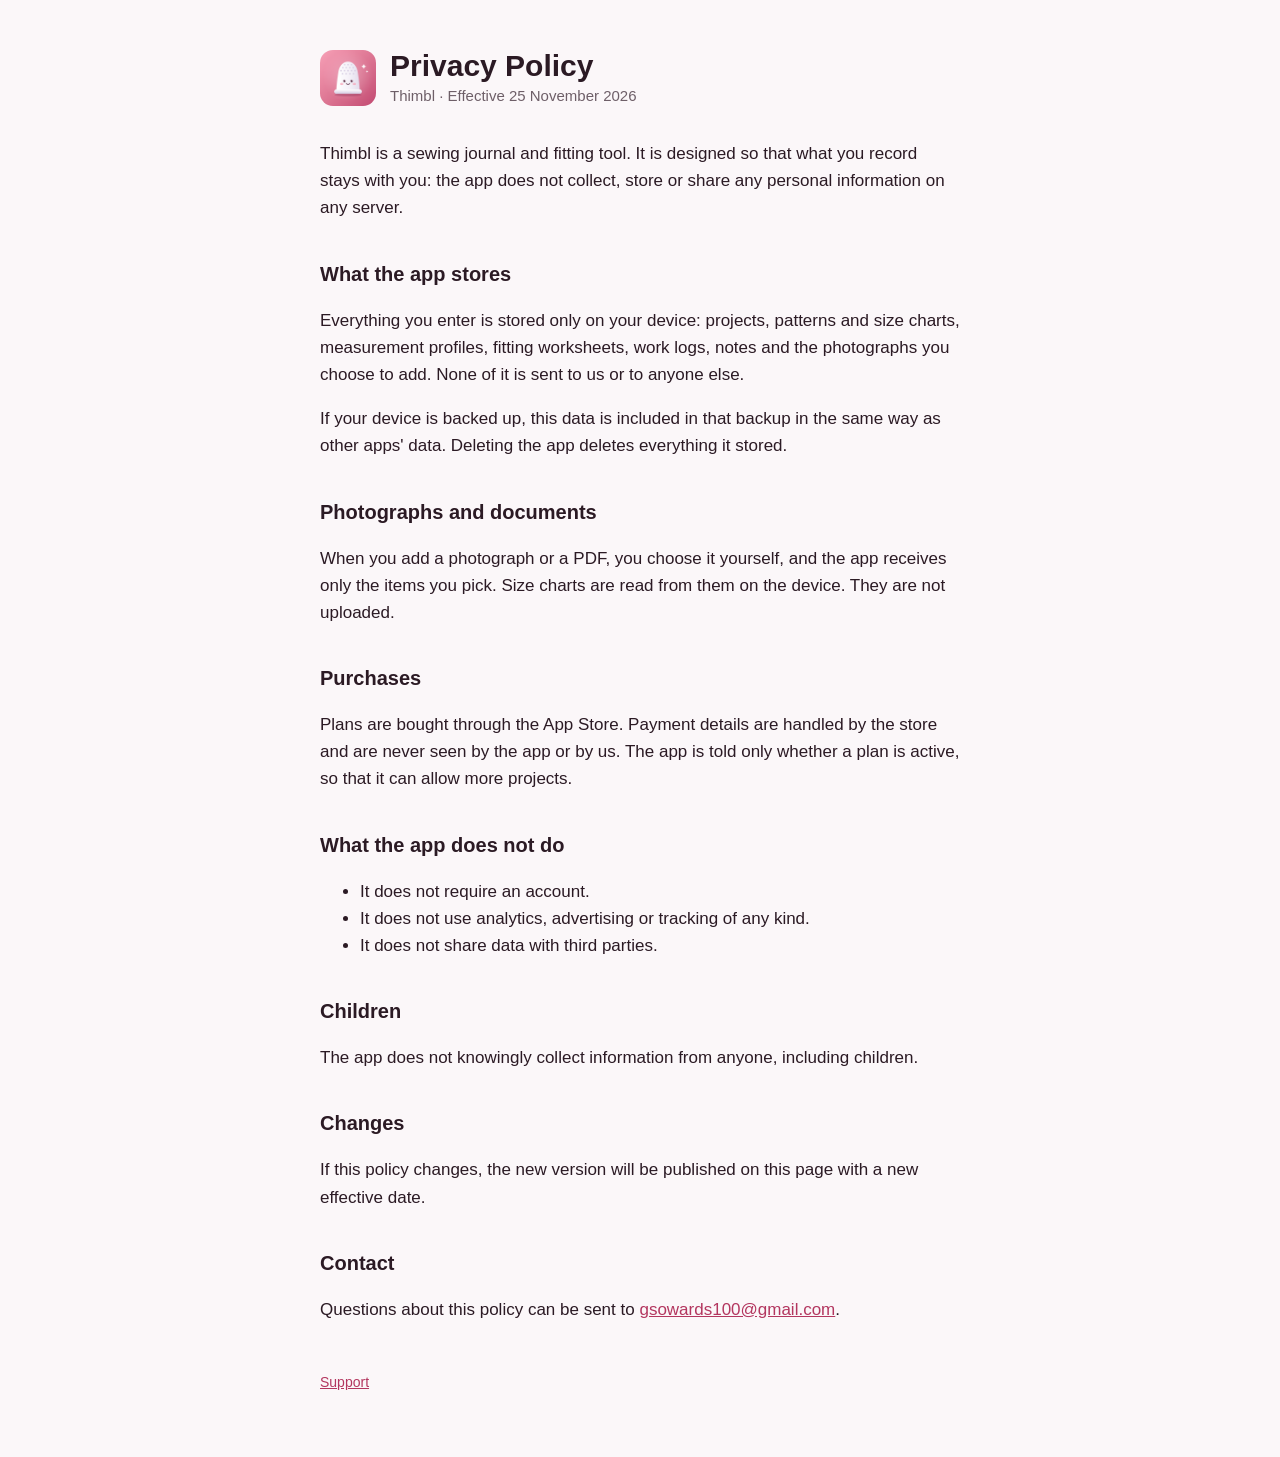
==== docs/privacy.html @ 6e24b831 "Publish from the docs folder, as the pages settings expect Co-Authored-By: Claude Opus 5.5 <noreply@" ====
<!doctype html>
<html lang="en">
<head>
<meta charset="utf-8">
<meta name="viewport" content="width=device-width, initial-scale=1">
<title>Thimbl Privacy Policy</title>
<link rel="stylesheet" href="style.css">
</head>
<body>
<main>
<header>
  <img src="icon.png" alt="">
  <div>
    <h1>Privacy Policy</h1>
    <p>Thimbl &middot; Effective 25 November 2026</p>
  </div>
</header>

<p>Thimbl is a sewing journal and fitting tool. It is designed so that what you record stays with you: the app does not collect, store or share any personal information on any server.</p>

<h2>What the app stores</h2>
<p>Everything you enter is stored only on your device: projects, patterns and size charts, measurement profiles, fitting worksheets, work logs, notes and the photographs you choose to add. None of it is sent to us or to anyone else.</p>
<p>If your device is backed up, this data is included in that backup in the same way as other apps' data. Deleting the app deletes everything it stored.</p>

<h2>Photographs and documents</h2>
<p>When you add a photograph or a PDF, you choose it yourself, and the app receives only the items you pick. Size charts are read from them on the device. They are not uploaded.</p>

<h2>Purchases</h2>
<p>Plans are bought through the App Store. Payment details are handled by the store and are never seen by the app or by us. The app is told only whether a plan is active, so that it can allow more projects.</p>

<h2>What the app does not do</h2>
<ul>
  <li>It does not require an account.</li>
  <li>It does not use analytics, advertising or tracking of any kind.</li>
  <li>It does not share data with third parties.</li>
</ul>

<h2>Children</h2>
<p>The app does not knowingly collect information from anyone, including children.</p>

<h2>Changes</h2>
<p>If this policy changes, the new version will be published on this page with a new effective date.</p>

<h2>Contact</h2>
<p>Questions about this policy can be sent to <a href="mailto:gsowards100@gmail.com">gsowards100@gmail.com</a>.</p>

<footer><a href="support.html">Support</a></footer>
</main>
</body>
</html>
---- docs/style.css ----
:root {
  --ink: #2b1a24;
  --muted: #6e5f68;
  --accent: #b3365f;
  --page: #fbf7f9;
  --card: #ffffff;
  --rule: #eadde4;
}
@media (prefers-color-scheme: dark) {
  :root {
    --ink: #f4eaf0;
    --muted: #b8a9b2;
    --accent: #f2809f;
    --page: #17121a;
    --card: #221a25;
    --rule: #3a2e3d;
  }
}
* { box-sizing: border-box; }
body {
  margin: 0;
  background: var(--page);
  color: var(--ink);
  font: 17px/1.6 -apple-system, BlinkMacSystemFont, "Segoe UI", Roboto, sans-serif;
}
main { max-width: 680px; margin: 0 auto; padding: 48px 20px 64px; }
header { display: flex; align-items: center; gap: 14px; margin-bottom: 32px; }
header img { width: 56px; height: 56px; border-radius: 13px; }
header p { margin: 0; color: var(--muted); font-size: 15px; }
h1 { font-size: 30px; line-height: 1.2; margin: 0; }
h2 { font-size: 20px; margin: 36px 0 8px; }
p, li { color: var(--ink); }
.muted { color: var(--muted); font-size: 15px; }
a { color: var(--accent); }
section.card {
  background: var(--card);
  border: 1px solid var(--rule);
  border-radius: 16px;
  padding: 4px 22px 14px;
  margin-top: 20px;
}
footer { margin-top: 48px; color: var(--muted); font-size: 14px; }
section.card h2 { margin-top: 16px; }
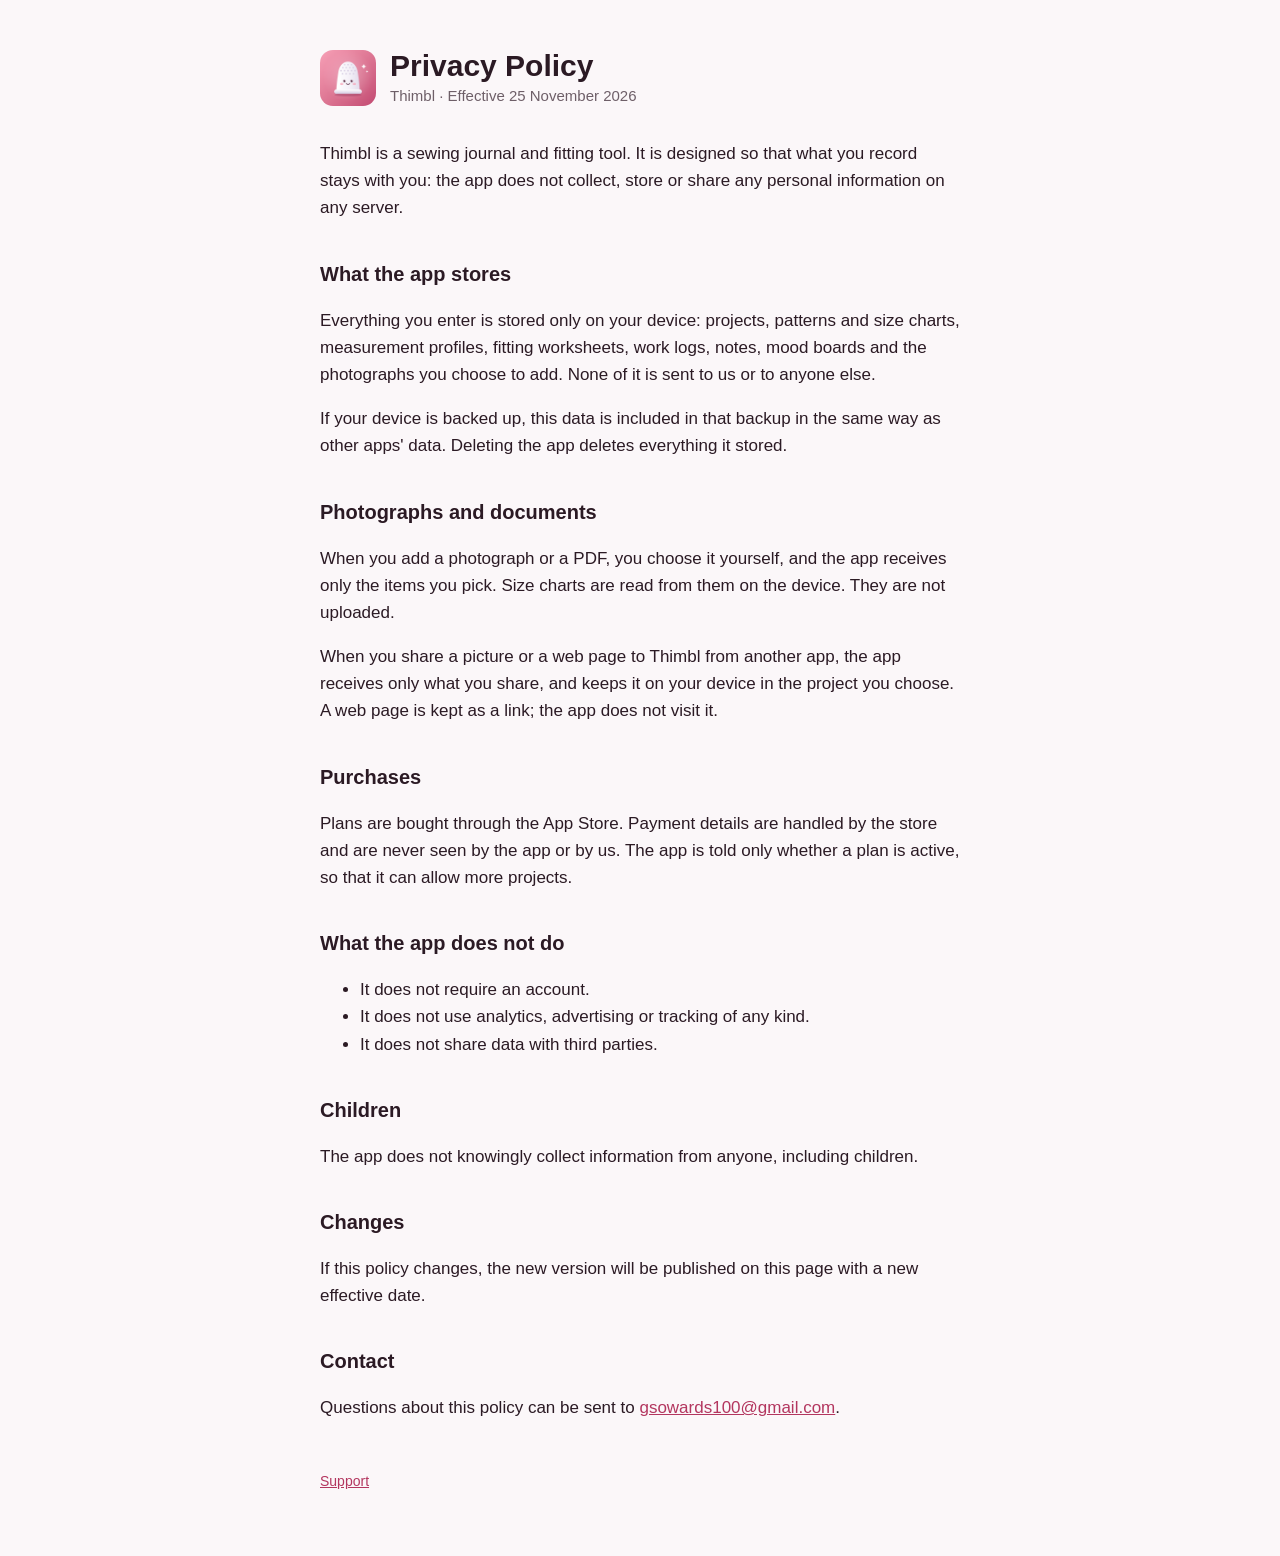
==== commit d44fa5c0: "Mention mood boards and sharing into the app Co-Authored-By: Claude Opus 5.5 <noreply@anthropic.com>" ====
--- a/docs/privacy.html
+++ b/docs/privacy.html
@@ -19,11 +19,12 @@
 <p>Thimbl is a sewing journal and fitting tool. It is designed so that what you record stays with you: the app does not collect, store or share any personal information on any server.</p>
 
 <h2>What the app stores</h2>
-<p>Everything you enter is stored only on your device: projects, patterns and size charts, measurement profiles, fitting worksheets, work logs, notes and the photographs you choose to add. None of it is sent to us or to anyone else.</p>
+<p>Everything you enter is stored only on your device: projects, patterns and size charts, measurement profiles, fitting worksheets, work logs, notes, mood boards and the photographs you choose to add. None of it is sent to us or to anyone else.</p>
 <p>If your device is backed up, this data is included in that backup in the same way as other apps' data. Deleting the app deletes everything it stored.</p>
 
 <h2>Photographs and documents</h2>
 <p>When you add a photograph or a PDF, you choose it yourself, and the app receives only the items you pick. Size charts are read from them on the device. They are not uploaded.</p>
+<p>When you share a picture or a web page to Thimbl from another app, the app receives only what you share, and keeps it on your device in the project you choose. A web page is kept as a link; the app does not visit it.</p>
 
 <h2>Purchases</h2>
 <p>Plans are bought through the App Store. Payment details are handled by the store and are never seen by the app or by us. The app is told only whether a plan is active, so that it can allow more projects.</p>
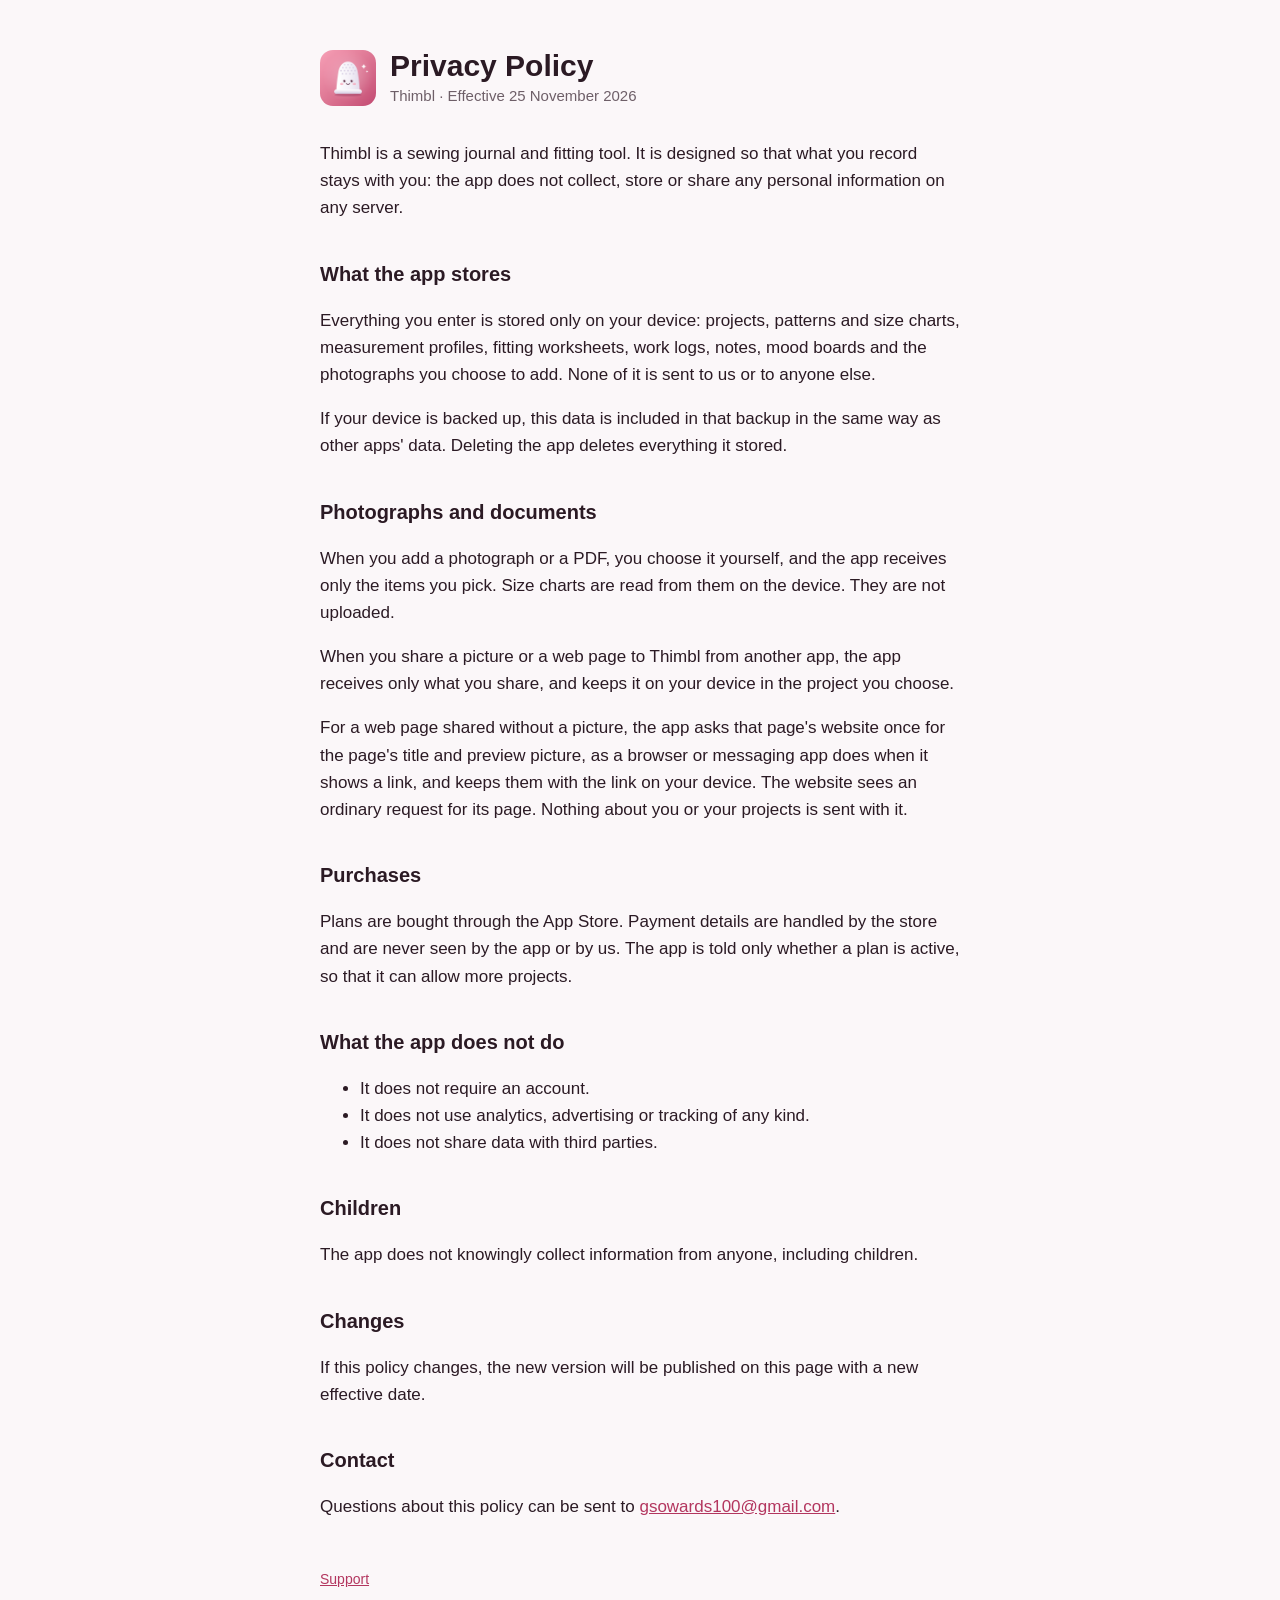
==== commit 83649323: "Say the app asks a shared page's site for its preview Co-Authored-By: Claude Opus 5.5 <noreply@anthr" ====
--- a/docs/privacy.html
+++ b/docs/privacy.html
@@ -24,7 +24,8 @@
 
 <h2>Photographs and documents</h2>
 <p>When you add a photograph or a PDF, you choose it yourself, and the app receives only the items you pick. Size charts are read from them on the device. They are not uploaded.</p>
-<p>When you share a picture or a web page to Thimbl from another app, the app receives only what you share, and keeps it on your device in the project you choose. A web page is kept as a link; the app does not visit it.</p>
+<p>When you share a picture or a web page to Thimbl from another app, the app receives only what you share, and keeps it on your device in the project you choose.</p>
+<p>For a web page shared without a picture, the app asks that page's website once for the page's title and preview picture, as a browser or messaging app does when it shows a link, and keeps them with the link on your device. The website sees an ordinary request for its page. Nothing about you or your projects is sent with it.</p>
 
 <h2>Purchases</h2>
 <p>Plans are bought through the App Store. Payment details are handled by the store and are never seen by the app or by us. The app is told only whether a plan is active, so that it can allow more projects.</p>
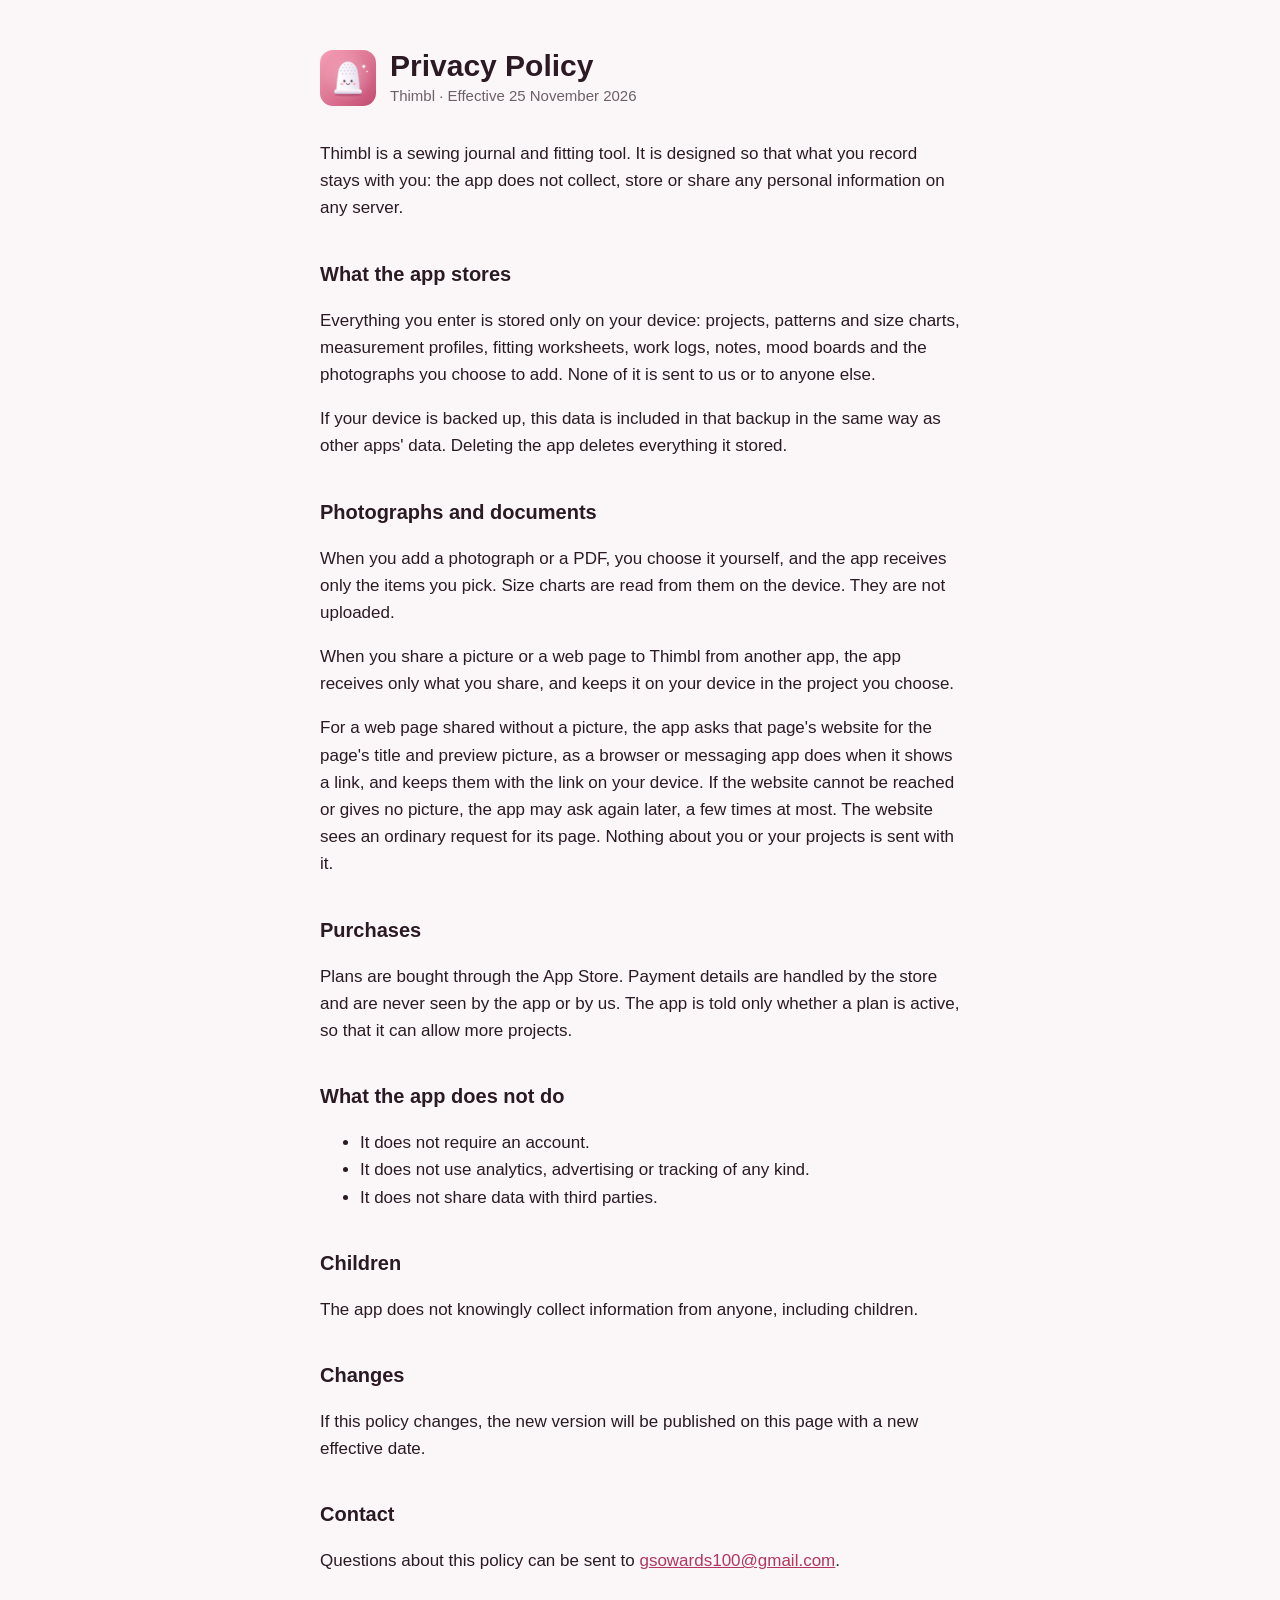
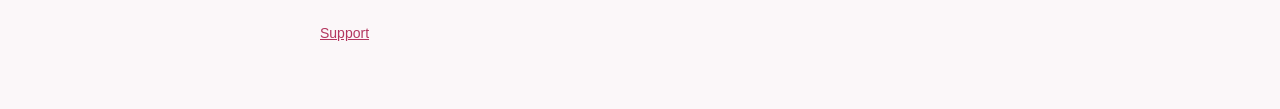
==== commit 50ce9f24: "Drop 'once' from how the app asks for page previews Co-Authored-By: Claude Opus 5.5 <noreply@anthrop" ====
--- a/docs/privacy.html
+++ b/docs/privacy.html
@@ -25,7 +25,7 @@
 <h2>Photographs and documents</h2>
 <p>When you add a photograph or a PDF, you choose it yourself, and the app receives only the items you pick. Size charts are read from them on the device. They are not uploaded.</p>
 <p>When you share a picture or a web page to Thimbl from another app, the app receives only what you share, and keeps it on your device in the project you choose.</p>
-<p>For a web page shared without a picture, the app asks that page's website once for the page's title and preview picture, as a browser or messaging app does when it shows a link, and keeps them with the link on your device. The website sees an ordinary request for its page. Nothing about you or your projects is sent with it.</p>
+<p>For a web page shared without a picture, the app asks that page's website for the page's title and preview picture, as a browser or messaging app does when it shows a link, and keeps them with the link on your device. If the website cannot be reached or gives no picture, the app may ask again later, a few times at most. The website sees an ordinary request for its page. Nothing about you or your projects is sent with it.</p>
 
 <h2>Purchases</h2>
 <p>Plans are bought through the App Store. Payment details are handled by the store and are never seen by the app or by us. The app is told only whether a plan is active, so that it can allow more projects.</p>
